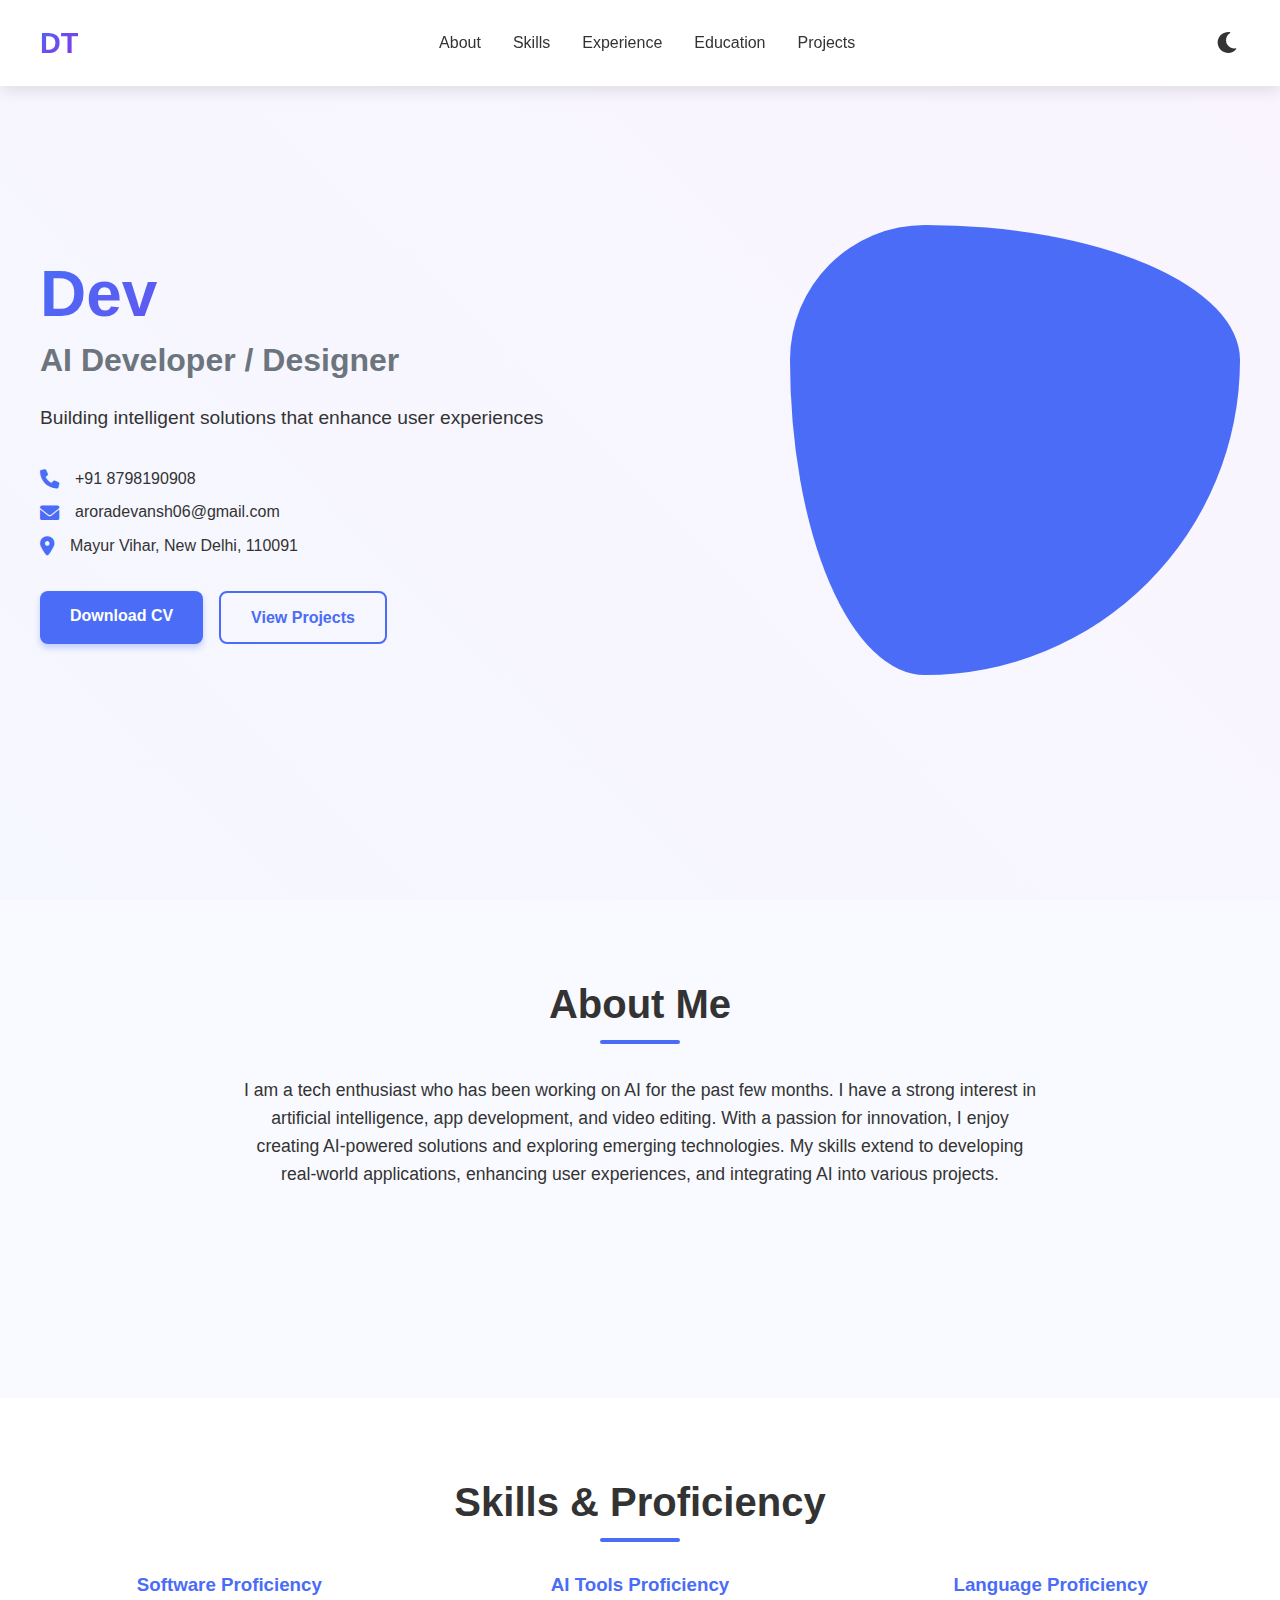
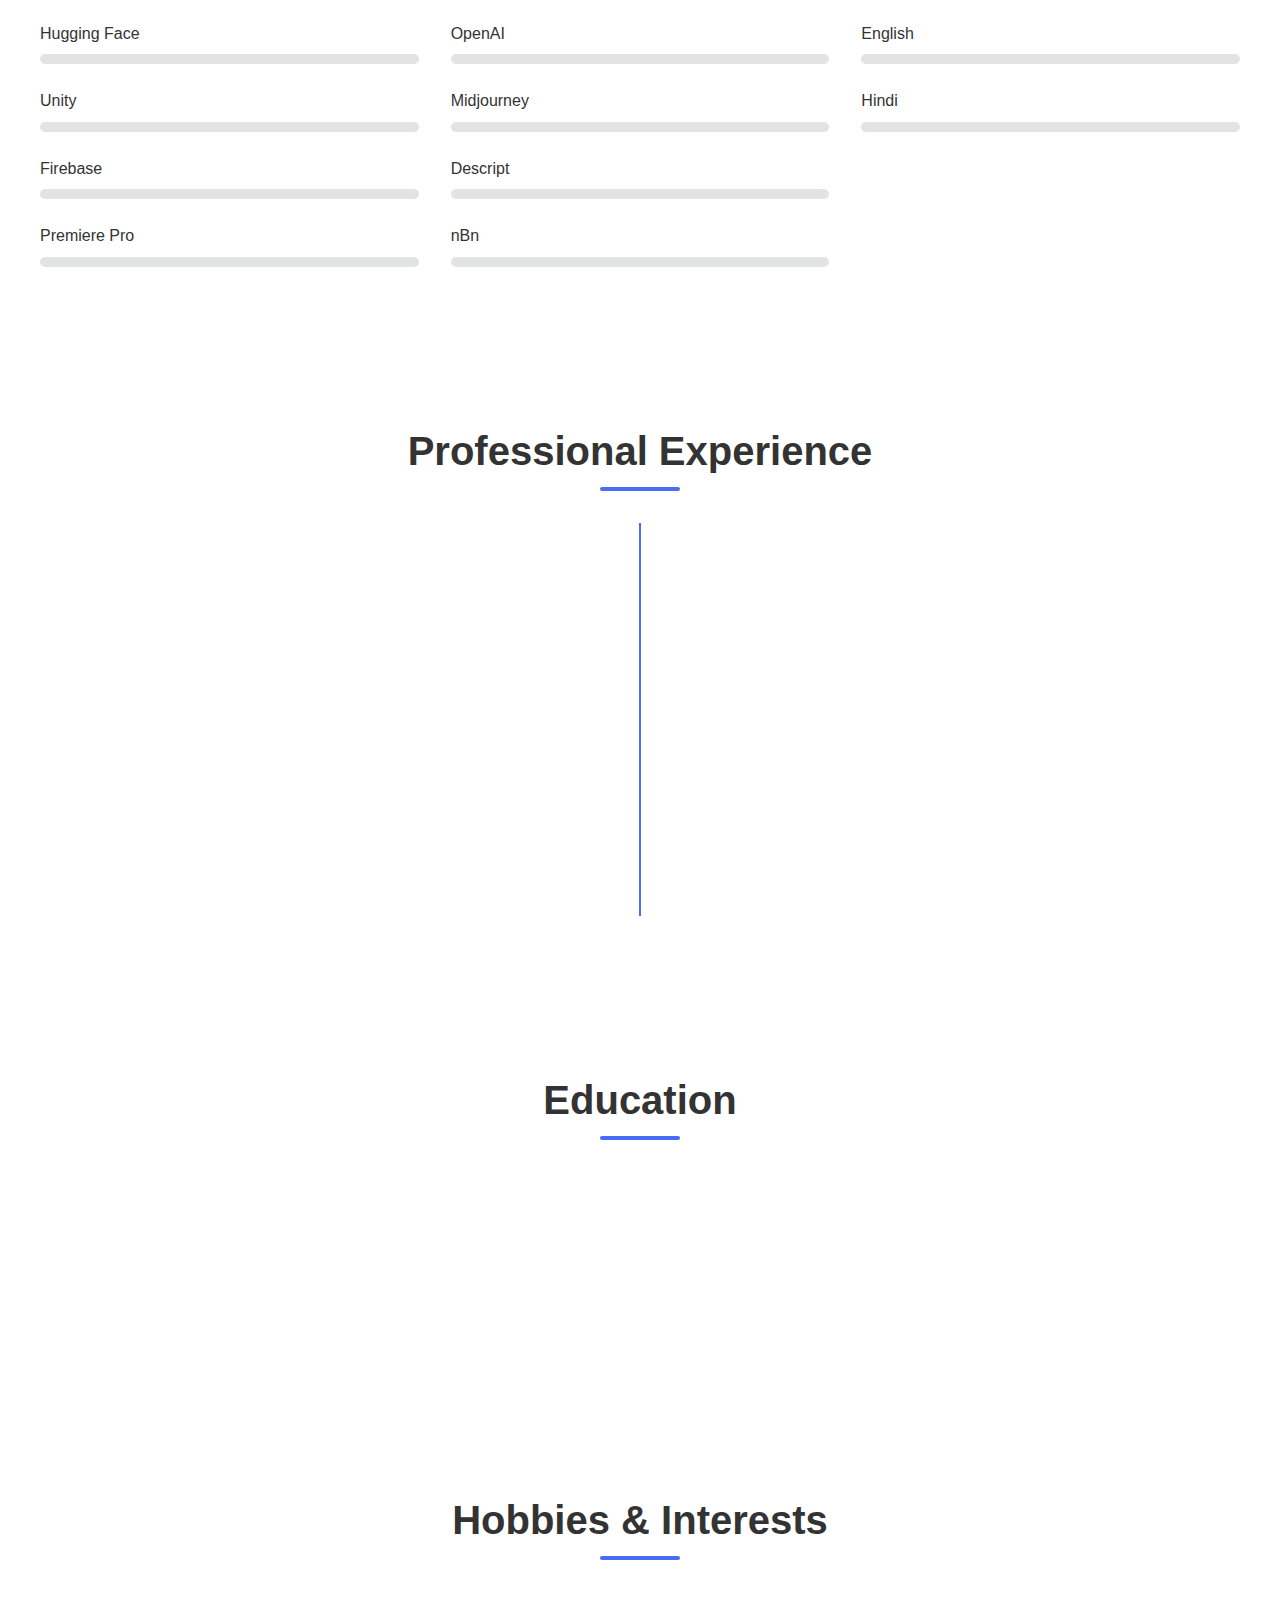
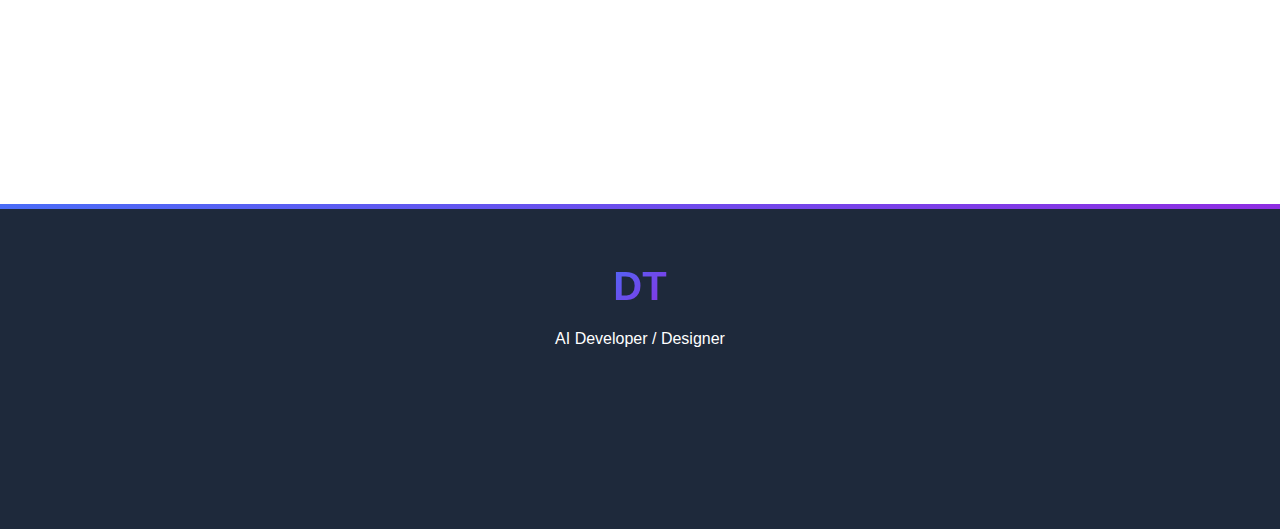
==== index.html @ 46ad989c "Add files via upload" ====
<!DOCTYPE html>
<html lang="en">
<head>
    <meta charset="UTF-8">
    <meta name="viewport" content="width=device-width, initial-scale=1.0">
    <title>Dev Taluja - AI Developer/Designer</title>
    <link rel="stylesheet" href="styles.css">
    <link rel="stylesheet" href="https://cdnjs.cloudflare.com/ajax/libs/font-awesome/6.0.0-beta3/css/all.min.css">
</head>
<body>
    <header>
        <nav>
            <div class="logo">DT</div>
            <ul class="nav-links">
                <li><a href="#about">About</a></li>
                <li><a href="#skills">Skills</a></li>
                <li><a href="#experience">Experience</a></li>
                <li><a href="#education">Education</a></li>
                <li><a href="projects.html">Projects</a></li>
            </ul>
            <div class="theme-toggle">
                <i class="fas fa-moon"></i>
            </div>
        </nav>
    </header>

    <main>
        <section class="hero" id="home">
            <div class="hero-content">
                <h1>Dev Taluja</h1>
                <h2>AI Developer / Designer</h2>
                <p>Building intelligent solutions that enhance user experiences</p>
                <div class="contact-info">
                    <div><i class="fas fa-phone"></i> +91 8798190908</div>
                    <div><i class="fas fa-envelope"></i> aroradevansh06@gmail.com</div>
                    <div><i class="fas fa-map-marker-alt"></i> Mayur Vihar, New Delhi, 110091</div>
                </div>
                <div class="cta-buttons">
                    <a href="#" class="btn primary">Download CV</a>
                    <a href="projects.html" class="btn secondary">View Projects</a>
                </div>
            </div>
            <div class="hero-image">
                <div class="profile-shape"></div>
            </div>
        </section>

        <section id="about" class="about-section">
            <h2 class="section-title">About Me</h2>
            <div class="about-content">
                <p>I am a tech enthusiast who has been working on AI for the past few months. I have a strong interest in artificial intelligence, app development, and video editing. With a passion for innovation, I enjoy creating AI-powered solutions and exploring emerging technologies. My skills extend to developing real-world applications, enhancing user experiences, and integrating AI into various projects.</p>
                <div class="interests">
                    <div class="interest-item">
                        <i class="fas fa-brain"></i>
                        <span>Artificial Intelligence</span>
                    </div>
                    <div class="interest-item">
                        <i class="fas fa-mobile-alt"></i>
                        <span>App Development</span>
                    </div>
                    <div class="interest-item">
                        <i class="fas fa-video"></i>
                        <span>Video Editing</span>
                    </div>
                    <div class="interest-item">
                        <i class="fas fa-code"></i>
                        <span>Software Development</span>
                    </div>
                </div>
            </div>
        </section>

        <section id="skills" class="skills-section">
            <h2 class="section-title">Skills & Proficiency</h2>
            <div class="skills-container">
                <div class="skill-category">
                    <h3>Software Proficiency</h3>
                    <div class="skill-list">
                        <div class="skill-item">
                            <span>Hugging Face</span>
                            <div class="skill-bar"><div class="skill-level" style="width: 85%"></div></div>
                        </div>
                        <div class="skill-item">
                            <span>Unity</span>
                            <div class="skill-bar"><div class="skill-level" style="width: 80%"></div></div>
                        </div>
                        <div class="skill-item">
                            <span>Firebase</span>
                            <div class="skill-bar"><div class="skill-level" style="width: 75%"></div></div>
                        </div>
                        <div class="skill-item">
                            <span>Premiere Pro</span>
                            <div class="skill-bar"><div class="skill-level" style="width: 90%"></div></div>
                        </div>
                    </div>
                </div>
                <div class="skill-category">
                    <h3>AI Tools Proficiency</h3>
                    <div class="skill-list">
                        <div class="skill-item">
                            <span>OpenAI</span>
                            <div class="skill-bar"><div class="skill-level" style="width: 90%"></div></div>
                        </div>
                        <div class="skill-item">
                            <span>Midjourney</span>
                            <div class="skill-bar"><div class="skill-level" style="width: 85%"></div></div>
                        </div>
                        <div class="skill-item">
                            <span>Descript</span>
                            <div class="skill-bar"><div class="skill-level" style="width: 80%"></div></div>
                        </div>
                        <div class="skill-item">
                            <span>nBn</span>
                            <div class="skill-bar"><div class="skill-level" style="width: 75%"></div></div>
                        </div>
                    </div>
                </div>
                <div class="skill-category">
                    <h3>Language Proficiency</h3>
                    <div class="skill-list">
                        <div class="skill-item">
                            <span>English</span>
                            <div class="skill-bar"><div class="skill-level" style="width: 95%"></div></div>
                        </div>
                        <div class="skill-item">
                            <span>Hindi</span>
                            <div class="skill-bar"><div class="skill-level" style="width: 100%"></div></div>
                        </div>
                    </div>
                </div>
            </div>
        </section>

        <section id="experience" class="experience-section">
            <h2 class="section-title">Professional Experience</h2>
            <div class="timeline">
                <div class="timeline-item">
                    <div class="timeline-dot"></div>
                    <div class="timeline-content">
                        <h3>DETA GLOBAL NETWORK PVT. LTD</h3>
                        <h4>Freelance (2023-2024)</h4>
                        <ul>
                            <li>Led video production, ensuring on-time, high-quality delivery.</li>
                            <li>Mastered video editing, color correction, and sound design.</li>
                            <li>Collaborated with clients to realize creative vision.</li>
                            <li>Managed media assets and optimized storage output.</li>
                        </ul>
                    </div>
                </div>
            </div>
        </section>

        <section id="education" class="education-section">
            <h2 class="section-title">Education</h2>
            <div class="education-card">
                <div class="education-icon">
                    <i class="fas fa-graduation-cap"></i>
                </div>
                <div class="education-details">
                    <h3>Intermediate C.B.S.E. (2022-2024)</h3>
                    <p>Kendriya Vidyalaya, Dehradun</p>
                </div>
            </div>
        </section>

        <section class="hobbies-section">
            <h2 class="section-title">Hobbies & Interests</h2>
            <div class="hobbies-container">
                <div class="hobby-item">
                    <i class="fas fa-plane"></i>
                    <span>Travelling</span>
                </div>
                <div class="hobby-item">
                    <i class="fas fa-music"></i>
                    <span>Music</span>
                </div>
            </div>
        </section>
    </main>

    <footer>
        <div class="footer-content">
            <div class="footer-logo">
                <div class="logo">DT</div>
                <p>AI Developer / Designer</p>
            </div>
            <div class="social-links">
                <a href="https://github.com/divyunity" target="_blank" class="social-icon"><i class="fab fa-github"></i></a>
                <a href="https://www.linkedin.com/in/dev-taluja/" target="_blank" class="social-icon"><i class="fab fa-linkedin"></i></a>
                <a href="https://www.instagram.com/_arora.dev_/" target="_blank" class="social-icon"><i class="fab fa-instagram"></i></a>
            </div>
            <div class="copyright">
                <p>&copy; 2024 Dev Taluja. All rights reserved.</p>
            </div>
        </div>
    </footer>

    <script src="script.js"></script>
    <script src="placeholder.js"></script>
</body>
</html>
---- styles.css ----
/* Global Variables */
:root {
    --primary-color: #4a6cf7;
    --secondary-color: #6c757d;
    --dark-color: #1e293b;
    --light-color: #f8f9fa;
    --background-color: #ffffff;
    --text-color: #333333;
    --border-radius: 8px;
    --box-shadow: 0 5px 15px rgba(0, 0, 0, 0.1);
    --transition: all 0.3s ease;
    --section-padding: 80px 0;
    --card-bg: white;
    --footer-bg: #1e293b;
    --footer-text: white;
}

/* Dark Theme Variables */
.dark-theme {
    --primary-color: #6d8dff;
    --secondary-color: #d1d5db;
    --dark-color: #ffffff;
    --light-color: #1a1a2e;
    --background-color: #131a2b;
    --text-color: #e2e8f0;
    --card-bg: #1e253a;
    --box-shadow: 0 5px 15px rgba(0, 0, 0, 0.3);
    --footer-bg: #0b1121;
    --footer-text: #e2e8f0;
}

/* Base Styles */
* {
    margin: 0;
    padding: 0;
    box-sizing: border-box;
}

html {
    scroll-behavior: smooth;
}

body {
    font-family: 'Inter', 'Segoe UI', Roboto, sans-serif;
    line-height: 1.6;
    color: var(--text-color);
    background-color: var(--background-color);
    transition: var(--transition);
}

h1, h2, h3, h4, h5, h6 {
    margin-bottom: 1rem;
    line-height: 1.2;
    font-weight: 700;
}

a {
    text-decoration: none;
    color: var(--primary-color);
    transition: var(--transition);
}

a:hover {
    color: #2d4ec9;
}

ul {
    list-style: none;
}

.section-title {
    font-size: 2.5rem;
    margin-bottom: 2rem;
    text-align: center;
    position: relative;
    padding-bottom: 1rem;
}

.section-title::after {
    content: '';
    position: absolute;
    bottom: 0;
    left: 50%;
    transform: translateX(-50%);
    width: 80px;
    height: 4px;
    background: var(--primary-color);
    border-radius: 5px;
}

section {
    padding: var(--section-padding);
}

/* Header and Navigation */
header {
    position: fixed;
    top: 0;
    left: 0;
    width: 100%;
    padding: 20px 40px;
    background-color: var(--background-color);
    box-shadow: var(--box-shadow);
    z-index: 1000;
    transition: var(--transition);
}

header.sticky {
    padding: 15px 40px;
}

nav {
    display: flex;
    justify-content: space-between;
    align-items: center;
}

.logo {
    font-size: 1.8rem;
    font-weight: 700;
    color: var(--primary-color);
    background: linear-gradient(135deg, var(--primary-color), #8e2de2);
    -webkit-background-clip: text;
    -webkit-text-fill-color: transparent;
}

.nav-links {
    display: flex;
    gap: 2rem;
}

.nav-links a {
    color: var(--text-color);
    font-weight: 500;
    position: relative;
}

.nav-links a::after {
    content: '';
    position: absolute;
    left: 0;
    bottom: -5px;
    width: 0;
    height: 2px;
    background-color: var(--primary-color);
    transition: var(--transition);
}

.nav-links a:hover::after {
    width: 100%;
}

.theme-toggle {
    cursor: pointer;
    font-size: 1.5rem;
    color: var(--text-color);
}

/* Hero Section */
.hero {
    display: flex;
    align-items: center;
    justify-content: space-between;
    min-height: 100vh;
    padding: 0 40px;
    background: linear-gradient(45deg, rgba(74, 108, 247, 0.05), rgba(142, 45, 226, 0.05));
    margin-top: 0px;
}

.hero-content {
    max-width: 600px;
}

.hero-content h1 {
    font-size: 4rem;
    margin-bottom: 0.5rem;
    background: linear-gradient(135deg, var(--primary-color), #8e2de2);
    -webkit-background-clip: text;
    -webkit-text-fill-color: transparent;
}

.hero-content h2 {
    font-size: 2rem;
    color: var(--secondary-color);
    margin-bottom: 1.5rem;
}

.hero-content p {
    font-size: 1.2rem;
    margin-bottom: 2rem;
}

.contact-info {
    display: flex;
    flex-direction: column;
    gap: 0.5rem;
    margin-bottom: 2rem;
}

.contact-info div {
    display: flex;
    align-items: center;
    gap: 1rem;
}

.contact-info i {
    color: var(--primary-color);
    font-size: 1.2rem;
}

.cta-buttons {
    display: flex;
    gap: 1rem;
}

.btn {
    padding: 12px 30px;
    border-radius: var(--border-radius);
    font-weight: 600;
    transition: var(--transition);
    display: inline-block;
}

.btn.primary {
    background-color: var(--primary-color);
    color: white;
    box-shadow: 0 4px 6px rgba(74, 108, 247, 0.3);
}

.btn.primary:hover {
    background-color: #3a5bdf;
    transform: translateY(-3px);
}

.btn.secondary {
    background-color: transparent;
    color: var(--primary-color);
    border: 2px solid var(--primary-color);
}

.btn.secondary:hover {
    background-color: rgba(74, 108, 247, 0.1);
    transform: translateY(-3px);
}

.hero-image {
    position: relative;
}

.profile-shape {
    width: 450px;
    height: 450px;
    background-color: var(--primary-color);
    border-radius: 30% 70% 70% 30% / 30% 30% 70% 70%;
    animation: morphing 8s ease-in-out infinite, float 6s ease-in-out infinite alternate;
    background-image: url('profile.jpg');
    background-size: cover;
    background-position: center;
}

@keyframes morphing {
    0% {
        border-radius: 30% 70% 70% 30% / 30% 30% 70% 70%;
    }
    25% {
        border-radius: 58% 42% 75% 25% / 76% 46% 54% 24%;
    }
    50% {
        border-radius: 50% 50% 33% 67% / 55% 27% 73% 45%;
    }
    75% {
        border-radius: 33% 67% 58% 42% / 63% 68% 32% 37%;
    }
    100% {
        border-radius: 30% 70% 70% 30% / 30% 30% 70% 70%;
    }
}

@keyframes float {
    0% {
        transform: translateY(0);
    }
    50% {
        transform: translateY(-10px);
    }
    100% {
        transform: translateY(0);
    }
}

/* About Section */
.about-section {
    background-color: rgba(74, 108, 247, 0.03);
}

.about-content {
    max-width: 800px;
    margin: 0 auto;
}

.about-content p {
    font-size: 1.1rem;
    margin-bottom: 2rem;
    text-align: center;
}

.interests {
    display: flex;
    justify-content: center;
    flex-wrap: wrap;
    gap: 2rem;
}

.interest-item {
    display: flex;
    flex-direction: column;
    align-items: center;
    gap: 0.5rem;
    transition: var(--transition);
    animation: fadeIn 0.8s ease-out forwards;
    opacity: 0;
}

@keyframes fadeIn {
    from {
        opacity: 0;
        transform: translateY(20px);
    }
    to {
        opacity: 1;
        transform: translateY(0);
    }
}

.interest-item:nth-child(1) { animation-delay: 0.1s; }
.interest-item:nth-child(2) { animation-delay: 0.3s; }
.interest-item:nth-child(3) { animation-delay: 0.5s; }
.interest-item:nth-child(4) { animation-delay: 0.7s; }

.interest-item i {
    font-size: 2rem;
    color: var(--primary-color);
    padding: 1rem;
    background-color: rgba(74, 108, 247, 0.1);
    border-radius: 50%;
    transition: var(--transition);
}

.interest-item:hover i {
    transform: translateY(-5px) rotate(5deg);
    background-color: var(--primary-color);
    color: white;
    box-shadow: 0 10px 20px rgba(74, 108, 247, 0.3);
}

.interest-item:hover span {
    color: var(--primary-color);
    transform: scale(1.05);
}

.interest-item span {
    transition: var(--transition);
}

/* Skills Section */
.skills-container {
    display: grid;
    grid-template-columns: repeat(auto-fit, minmax(300px, 1fr));
    gap: 2rem;
    max-width: 1200px;
    margin: 0 auto;
}

.skill-category h3 {
    margin-bottom: 1.5rem;
    color: var(--primary-color);
    text-align: center;
}

.skill-list {
    display: flex;
    flex-direction: column;
    gap: 1.5rem;
}

.skill-item {
    display: flex;
    flex-direction: column;
    gap: 0.5rem;
}

.skill-item span {
    font-weight: 500;
    color: var(--text-color);
}

.skill-bar {
    height: 10px;
    background-color: rgba(108, 117, 125, 0.2);
    border-radius: 5px;
    overflow: hidden;
}

.skill-level {
    height: 100%;
    background: linear-gradient(90deg, var(--primary-color), #8e2de2);
    border-radius: 5px;
    animation: growSkill 1.5s ease-out forwards;
    transform-origin: left;
    transform: scaleX(0);
}

@keyframes growSkill {
    from {
        transform: scaleX(0);
    }
    to {
        transform: scaleX(1);
    }
}

/* Experience Section */
.timeline {
    position: relative;
    max-width: 800px;
    margin: 0 auto;
}

.timeline::after {
    content: '';
    position: absolute;
    width: 2px;
    background-color: var(--primary-color);
    top: 0;
    bottom: 0;
    left: 50%;
    margin-left: -1px;
}

.timeline-item {
    padding: 10px 40px;
    position: relative;
    width: 50%;
    left: 0;
    animation: slideInRight 0.8s ease-out forwards;
    opacity: 0;
}

@keyframes slideInRight {
    from {
        opacity: 0;
        transform: translateX(-50px);
    }
    to {
        opacity: 1;
        transform: translateX(0);
    }
}

.timeline-dot {
    width: 20px;
    height: 20px;
    background-color: white;
    border: 4px solid var(--primary-color);
    border-radius: 50%;
    position: absolute;
    top: 15px;
    right: -10px;
    z-index: 1;
}

.timeline-content {
    padding: 20px;
    background-color: var(--card-bg);
    position: relative;
    border-radius: var(--border-radius);
    box-shadow: var(--box-shadow);
}

.timeline-content h3 {
    color: var(--primary-color);
}

.timeline-content h4 {
    color: var(--secondary-color);
    font-style: italic;
    margin-bottom: 1rem;
}

.timeline-content ul {
    margin-left: 1.5rem;
}

.timeline-content ul li {
    position: relative;
    margin-bottom: 0.5rem;
    color: var(--text-color);
}

.timeline-content ul li::before {
    content: '•';
    color: var(--primary-color);
    font-weight: bold;
    position: absolute;
    left: -1.5rem;
}

/* Education Section */
.education-card {
    display: flex;
    align-items: center;
    gap: 2rem;
    max-width: 600px;
    margin: 0 auto;
    padding: 2rem;
    background-color: var(--card-bg);
    border-radius: var(--border-radius);
    box-shadow: var(--box-shadow);
}

.education-icon {
    font-size: 3rem;
    color: var(--primary-color);
    background-color: rgba(74, 108, 247, 0.1);
    width: 100px;
    height: 100px;
    display: flex;
    align-items: center;
    justify-content: center;
    border-radius: 50%;
}

.education-details h3 {
    color: var(--primary-color);
    margin-bottom: 0.5rem;
}

.education-details p {
    color: var(--text-color);
}

/* Hobbies Section */
.hobbies-container {
    display: flex;
    justify-content: center;
    flex-wrap: wrap;
    gap: 3rem;
    max-width: 800px;
    margin: 0 auto;
}

.hobby-item {
    display: flex;
    flex-direction: column;
    align-items: center;
    gap: 1rem;
    animation: popIn 0.8s cubic-bezier(0.175, 0.885, 0.32, 1.275) forwards;
    opacity: 0;
    transition: transform 0.3s ease;
}

.hobby-item:nth-child(1) { animation-delay: 0.1s; }
.hobby-item:nth-child(2) { animation-delay: 0.3s; }

@keyframes popIn {
    from {
        opacity: 0;
        transform: scale(0.8);
    }
    to {
        opacity: 1;
        transform: scale(1);
    }
}

.hobby-item:hover {
    transform: translateY(-5px);
}

.hobby-item i {
    font-size: 2.5rem;
    color: var(--primary-color);
    padding: 1.5rem;
    background-color: rgba(74, 108, 247, 0.1);
    border-radius: 50%;
    transition: var(--transition);
}

.hobby-item span {
    font-weight: 500;
    font-size: 1.1rem;
    transition: var(--transition);
}

.hobby-item:hover i {
    transform: translateY(-5px) rotate(10deg);
    background-color: var(--primary-color);
    color: white;
    box-shadow: 0 10px 15px rgba(74, 108, 247, 0.3);
}

.hobby-item:hover span {
    color: var(--primary-color);
    transform: scale(1.05);
}

/* Footer */
footer {
    background-color: var(--footer-bg);
    color: var(--footer-text);
    padding: 50px 0 20px;
    position: relative;
    overflow: hidden;
}

footer::before {
    content: '';
    position: absolute;
    top: 0;
    left: 0;
    width: 100%;
    height: 5px;
    background: linear-gradient(90deg, var(--primary-color), #8e2de2);
}

.footer-content {
    max-width: 1200px;
    margin: 0 auto;
    padding: 0 20px;
    display: flex;
    flex-direction: column;
    align-items: center;
    gap: 2rem;
    position: relative;
    z-index: 2;
}

.footer-logo {
    display: flex;
    flex-direction: column;
    align-items: center;
    animation: fadeInUp 0.8s ease-out forwards;
}

@keyframes fadeInUp {
    from {
        opacity: 0;
        transform: translateY(20px);
    }
    to {
        opacity: 1;
        transform: translateY(0);
    }
}

.footer-logo .logo {
    font-size: 2.5rem;
    margin-bottom: 0.5rem;
}

.social-links {
    display: flex;
    gap: 1.5rem;
    animation: fadeInUp 0.8s ease-out 0.2s forwards;
    opacity: 0;
}

.social-icon {
    font-size: 1.5rem;
    color: var(--footer-text);
    transition: var(--transition);
    position: relative;
}

.social-icon::after {
    content: '';
    position: absolute;
    bottom: -5px;
    left: 0;
    width: 0;
    height: 2px;
    background-color: var(--primary-color);
    transition: var(--transition);
}

.social-icon:hover {
    color: var(--primary-color);
    transform: translateY(-5px);
}

.social-icon:hover::after {
    width: 100%;
}

.copyright {
    margin-top: 2rem;
    text-align: center;
    color: rgba(255, 255, 255, 0.7);
    font-size: 0.9rem;
    animation: fadeInUp 0.8s ease-out 0.4s forwards;
    opacity: 0;
}

/* Responsive Styles */
@media (max-width: 992px) {
    .hero {
        flex-direction: column;
        text-align: center;
        gap: 3rem;
        padding-top: 100px;
    }
    
    .hero-content {
        max-width: 100%;
    }
    
    .contact-info {
        align-items: center;
    }
    
    .timeline::after {
        left: 31px;
    }
    
    .timeline-item {
        width: 100%;
        padding-left: 70px;
        padding-right: 25px;
    }
    
    .timeline-dot {
        left: 21px;
    }
    
    .profile-shape {
        width: 350px;
        height: 350px;
    }
}

@media (max-width: 768px) {
    .nav-links {
        display: none;
    }
    
    .section-title {
        font-size: 2rem;
    }
    
    .hero-content h1 {
        font-size: 3rem;
    }
    
    .hero-content h2 {
        font-size: 1.5rem;
    }
    
    .profile-shape {
        width: 300px;
        height: 300px;
    }
    
    .education-card {
        flex-direction: column;
        text-align: center;
    }
}

@media (max-width: 576px) {
    header {
        padding: 15px 20px;
    }
    
    .hero {
        padding: 0 20px;
    }
    
    .hero-content h1 {
        font-size: 2.5rem;
    }
    
    .profile-shape {
        width: 250px;
        height: 250px;
    }
}

/* Project Card */
.project-card {
    background-color: white;
    border-radius: var(--border-radius);
    overflow: hidden;
    box-shadow: var(--box-shadow);
    transition: var(--transition);
    height: 100%;
    display: flex;
    flex-direction: column;
}

.dark-theme .project-card {
    background-color: #1e253a;
}

.dark-theme .project-info p {
    color: var(--text-color);
}
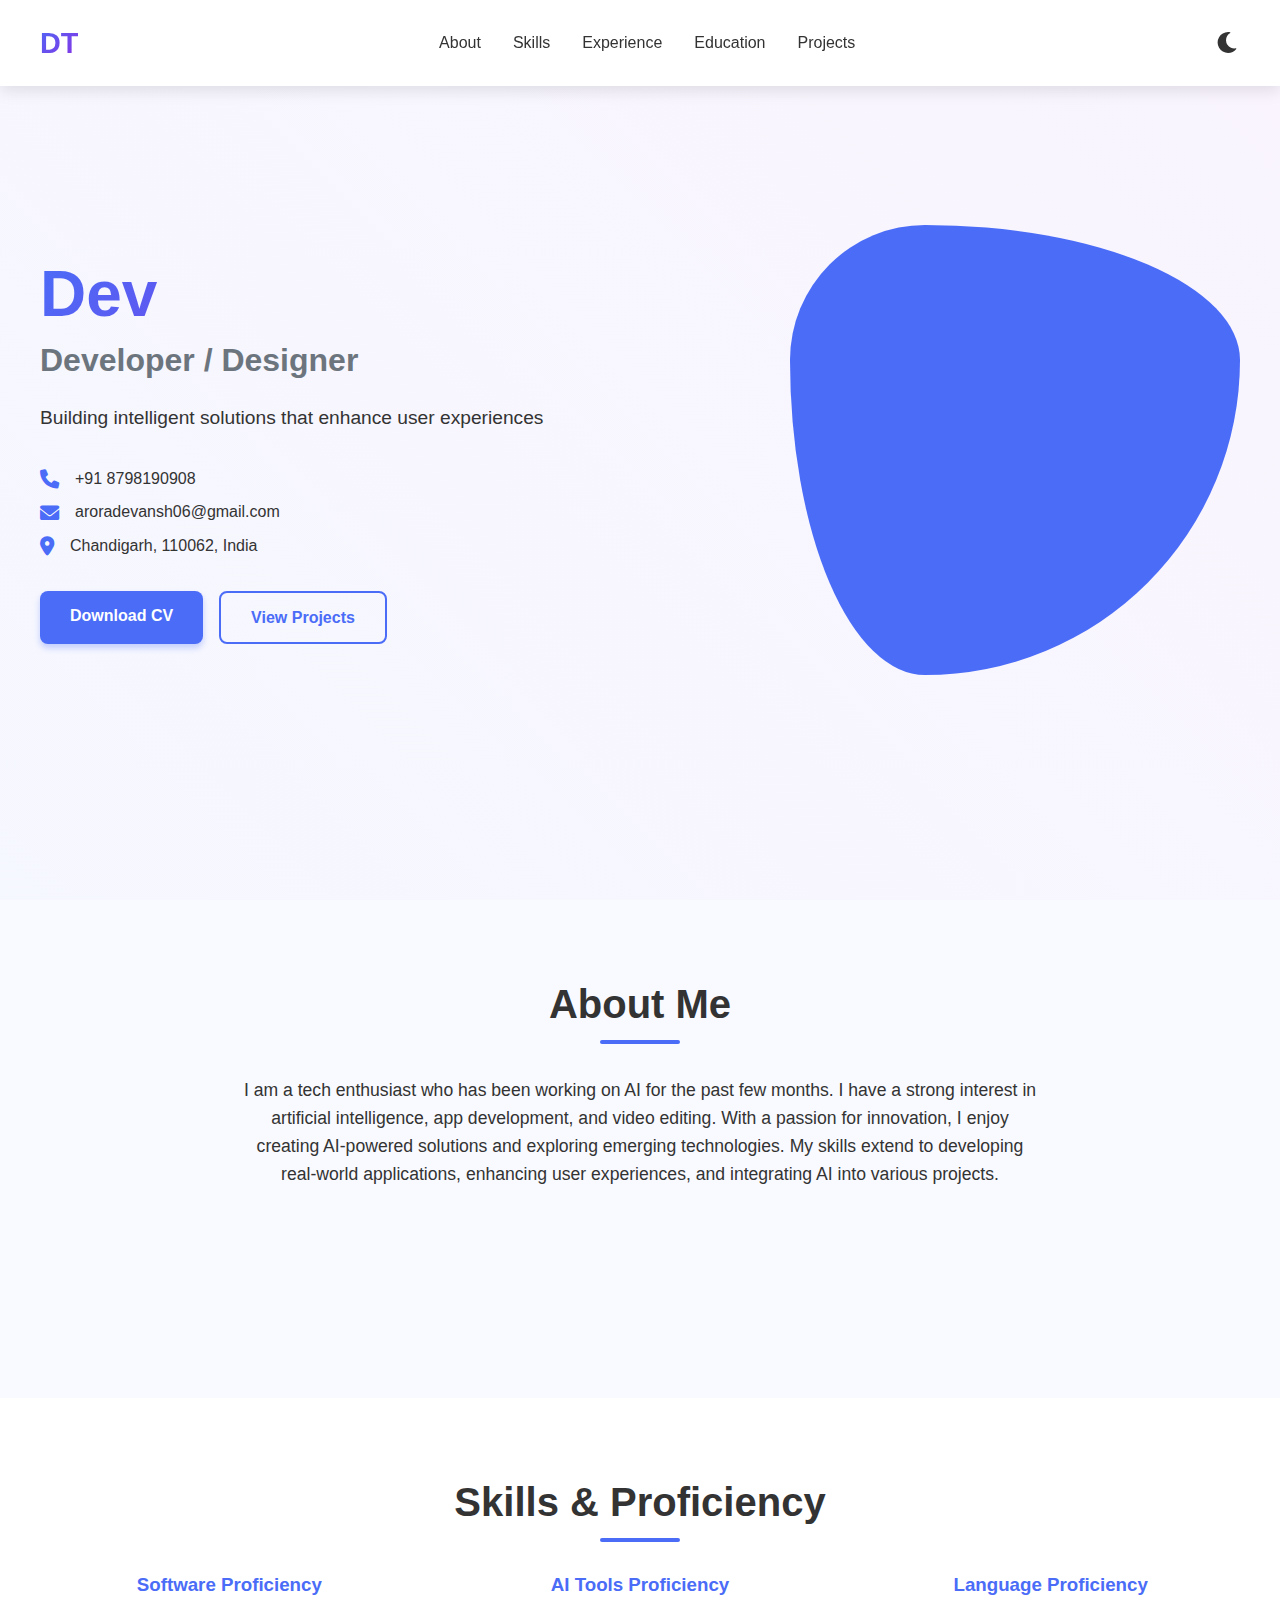
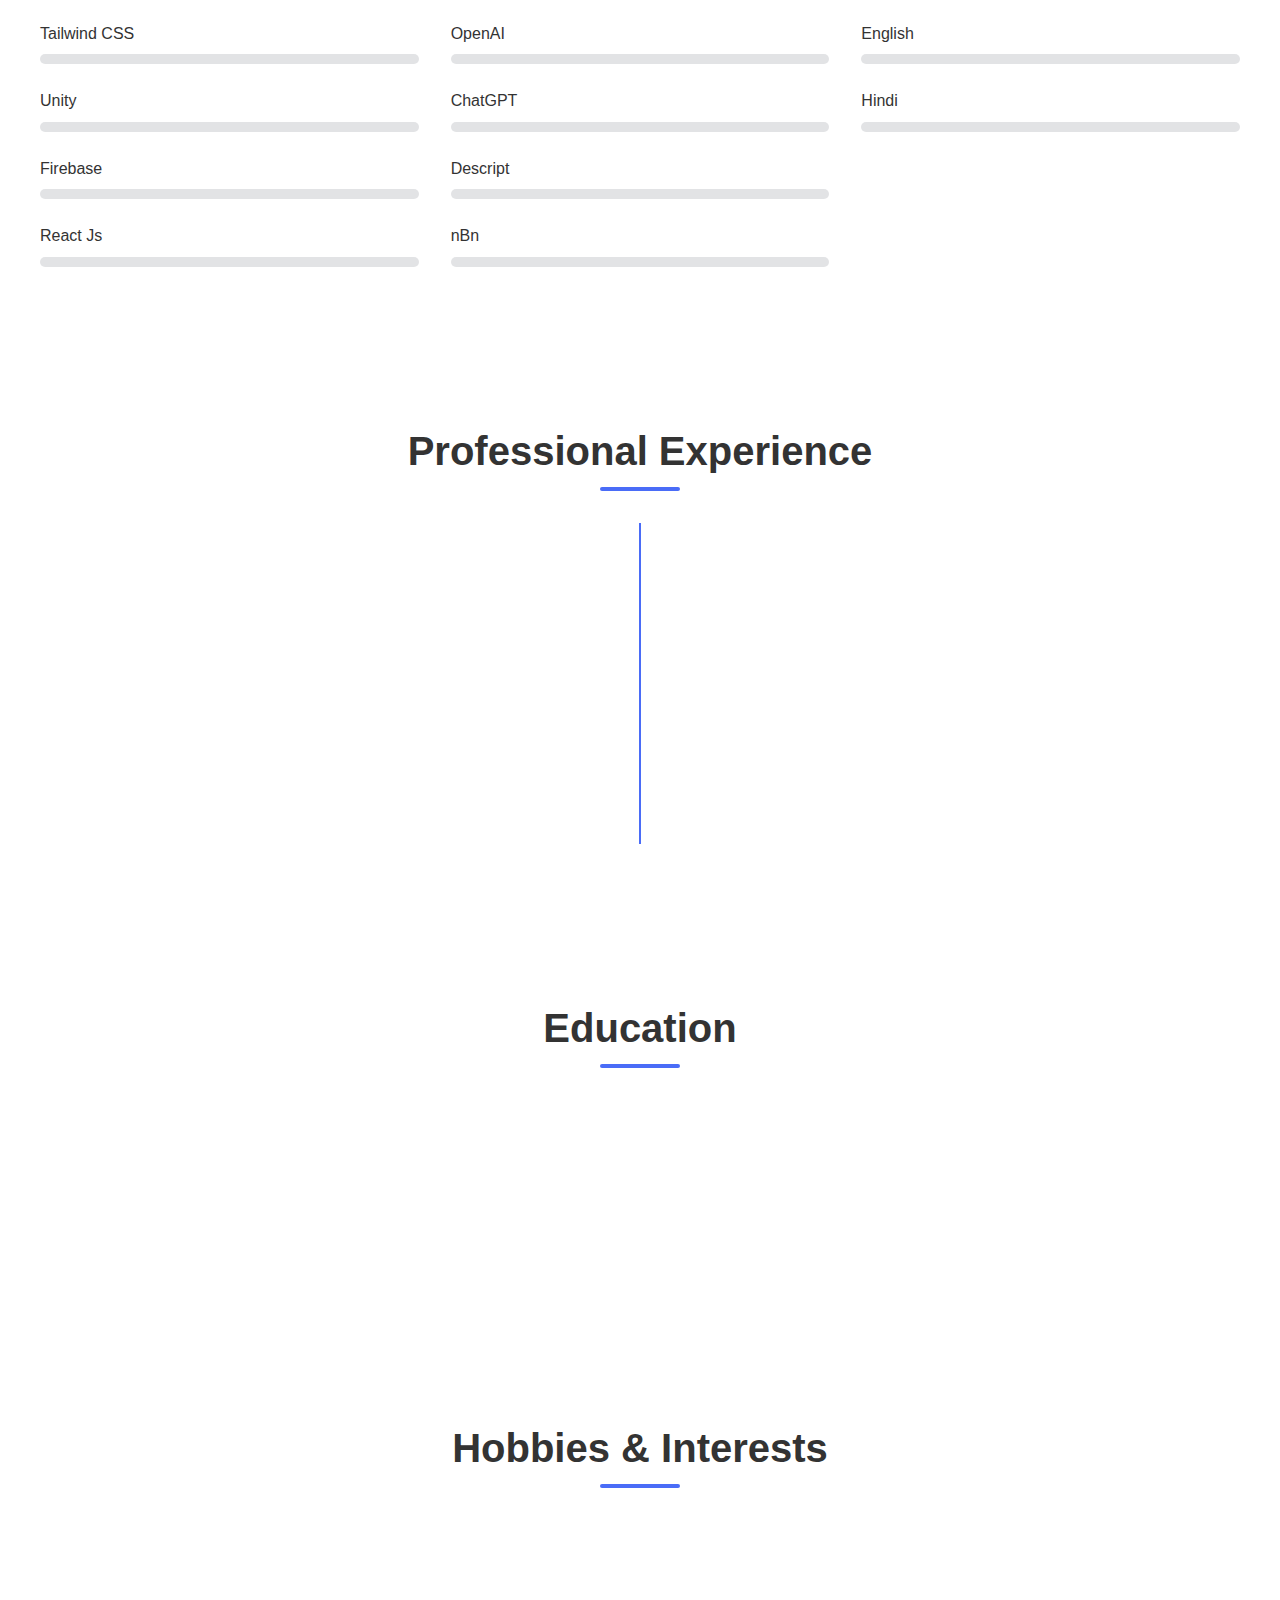
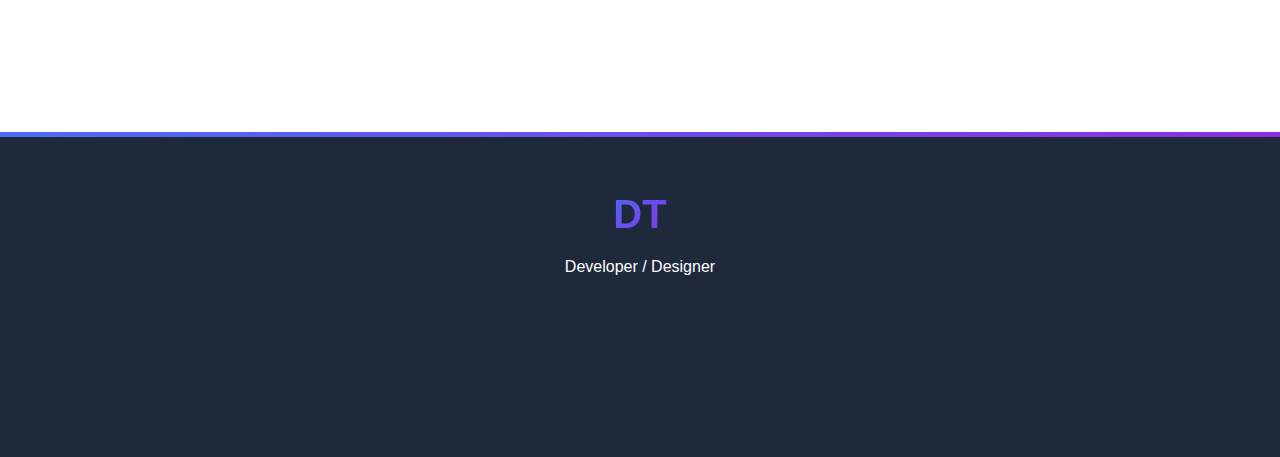
==== commit 287141bb: "Update index.html" ====
--- a/index.html
+++ b/index.html
@@ -27,13 +27,13 @@
     <main>
         <section class="hero" id="home">
             <div class="hero-content">
-                <h1>Dev Taluja</h1>
-                <h2>AI Developer / Designer</h2>
+                <h1>Dev Arora</h1>
+                <h2>Developer / Designer</h2>
                 <p>Building intelligent solutions that enhance user experiences</p>
                 <div class="contact-info">
                     <div><i class="fas fa-phone"></i> +91 8798190908</div>
                     <div><i class="fas fa-envelope"></i> aroradevansh06@gmail.com</div>
-                    <div><i class="fas fa-map-marker-alt"></i> Mayur Vihar, New Delhi, 110091</div>
+                    <div><i class="fas fa-map-marker-alt"></i> Chandigarh, 110062, India </div>
                 </div>
                 <div class="cta-buttons">
                     <a href="#" class="btn primary">Download CV</a>
@@ -60,7 +60,7 @@
                     </div>
                     <div class="interest-item">
                         <i class="fas fa-video"></i>
-                        <span>Video Editing</span>
+                        <span>React Js</span>
                     </div>
                     <div class="interest-item">
                         <i class="fas fa-code"></i>
@@ -77,7 +77,7 @@
                     <h3>Software Proficiency</h3>
                     <div class="skill-list">
                         <div class="skill-item">
-                            <span>Hugging Face</span>
+                            <span>Tailwind CSS</span>
                             <div class="skill-bar"><div class="skill-level" style="width: 85%"></div></div>
                         </div>
                         <div class="skill-item">
@@ -89,7 +89,7 @@
                             <div class="skill-bar"><div class="skill-level" style="width: 75%"></div></div>
                         </div>
                         <div class="skill-item">
-                            <span>Premiere Pro</span>
+                            <span>React Js</span>
                             <div class="skill-bar"><div class="skill-level" style="width: 90%"></div></div>
                         </div>
                     </div>
@@ -102,7 +102,7 @@
                             <div class="skill-bar"><div class="skill-level" style="width: 90%"></div></div>
                         </div>
                         <div class="skill-item">
-                            <span>Midjourney</span>
+                            <span>ChatGPT</span>
                             <div class="skill-bar"><div class="skill-level" style="width: 85%"></div></div>
                         </div>
                         <div class="skill-item">
@@ -137,13 +137,10 @@
                 <div class="timeline-item">
                     <div class="timeline-dot"></div>
                     <div class="timeline-content">
-                        <h3>DETA GLOBAL NETWORK PVT. LTD</h3>
-                        <h4>Freelance (2023-2024)</h4>
+                        <h3>Emo-Connect</h3>
+                        <h4>App Developement (2023-2024)</h4>
                         <ul>
-                            <li>Led video production, ensuring on-time, high-quality delivery.</li>
-                            <li>Mastered video editing, color correction, and sound design.</li>
-                            <li>Collaborated with clients to realize creative vision.</li>
-                            <li>Managed media assets and optimized storage output.</li>
+                            <li>I developed Emo Connect, a modern mobile chat application designed to offer more than just messaging—it incorporates emotion tracking and mental wellness support to create a more engaging and personalized user experience.</li>
                         </ul>
                     </div>
                 </div>
@@ -182,15 +179,15 @@
         <div class="footer-content">
             <div class="footer-logo">
                 <div class="logo">DT</div>
-                <p>AI Developer / Designer</p>
+                <p>Developer / Designer</p>
             </div>
             <div class="social-links">
                 <a href="https://github.com/divyunity" target="_blank" class="social-icon"><i class="fab fa-github"></i></a>
-                <a href="https://www.linkedin.com/in/dev-taluja/" target="_blank" class="social-icon"><i class="fab fa-linkedin"></i></a>
+                <a href="https://www.linkedin.com/in/devansharora11/" target="_blank" class="social-icon"><i class="fab fa-linkedin"></i></a>
                 <a href="https://www.instagram.com/_arora.dev_/" target="_blank" class="social-icon"><i class="fab fa-instagram"></i></a>
             </div>
             <div class="copyright">
-                <p>&copy; 2024 Dev Taluja. All rights reserved.</p>
+                <p>&copy; 2024 Dev Arora All rights reserved.</p>
             </div>
         </div>
     </footer>
